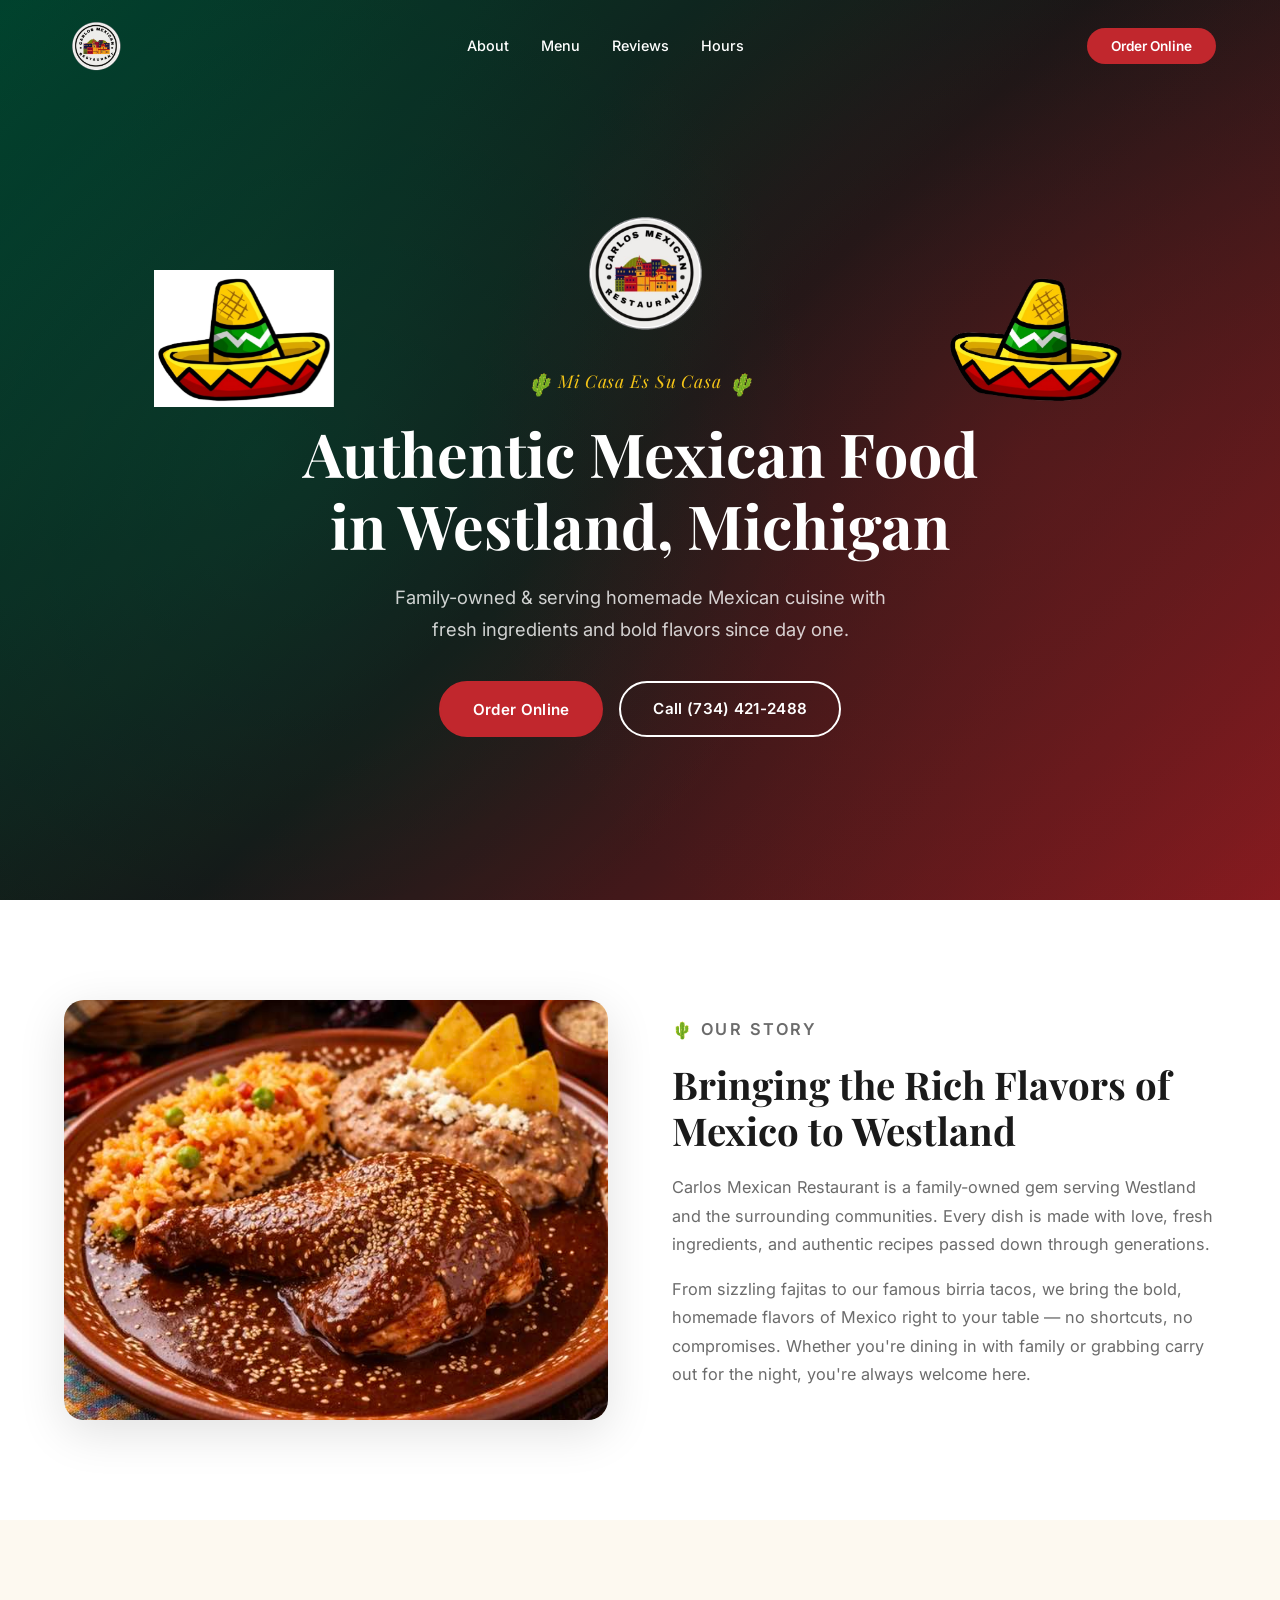
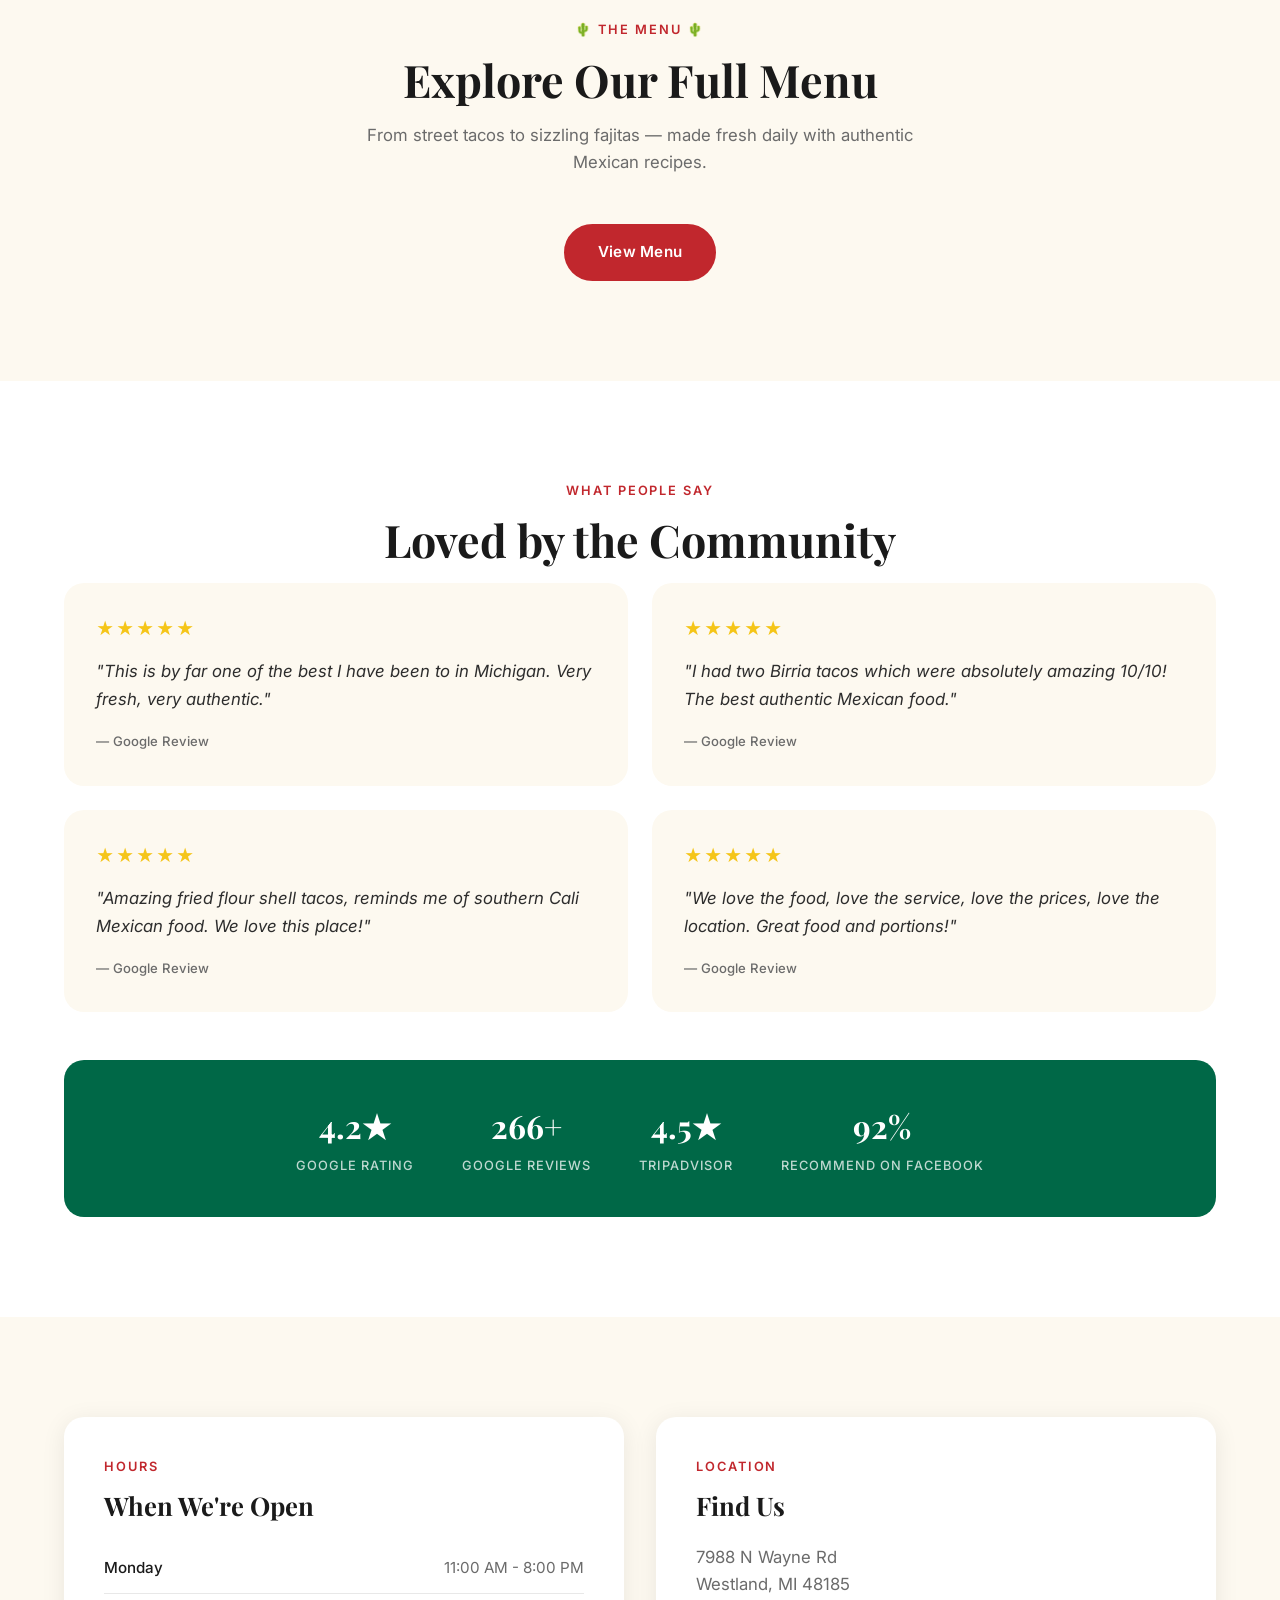
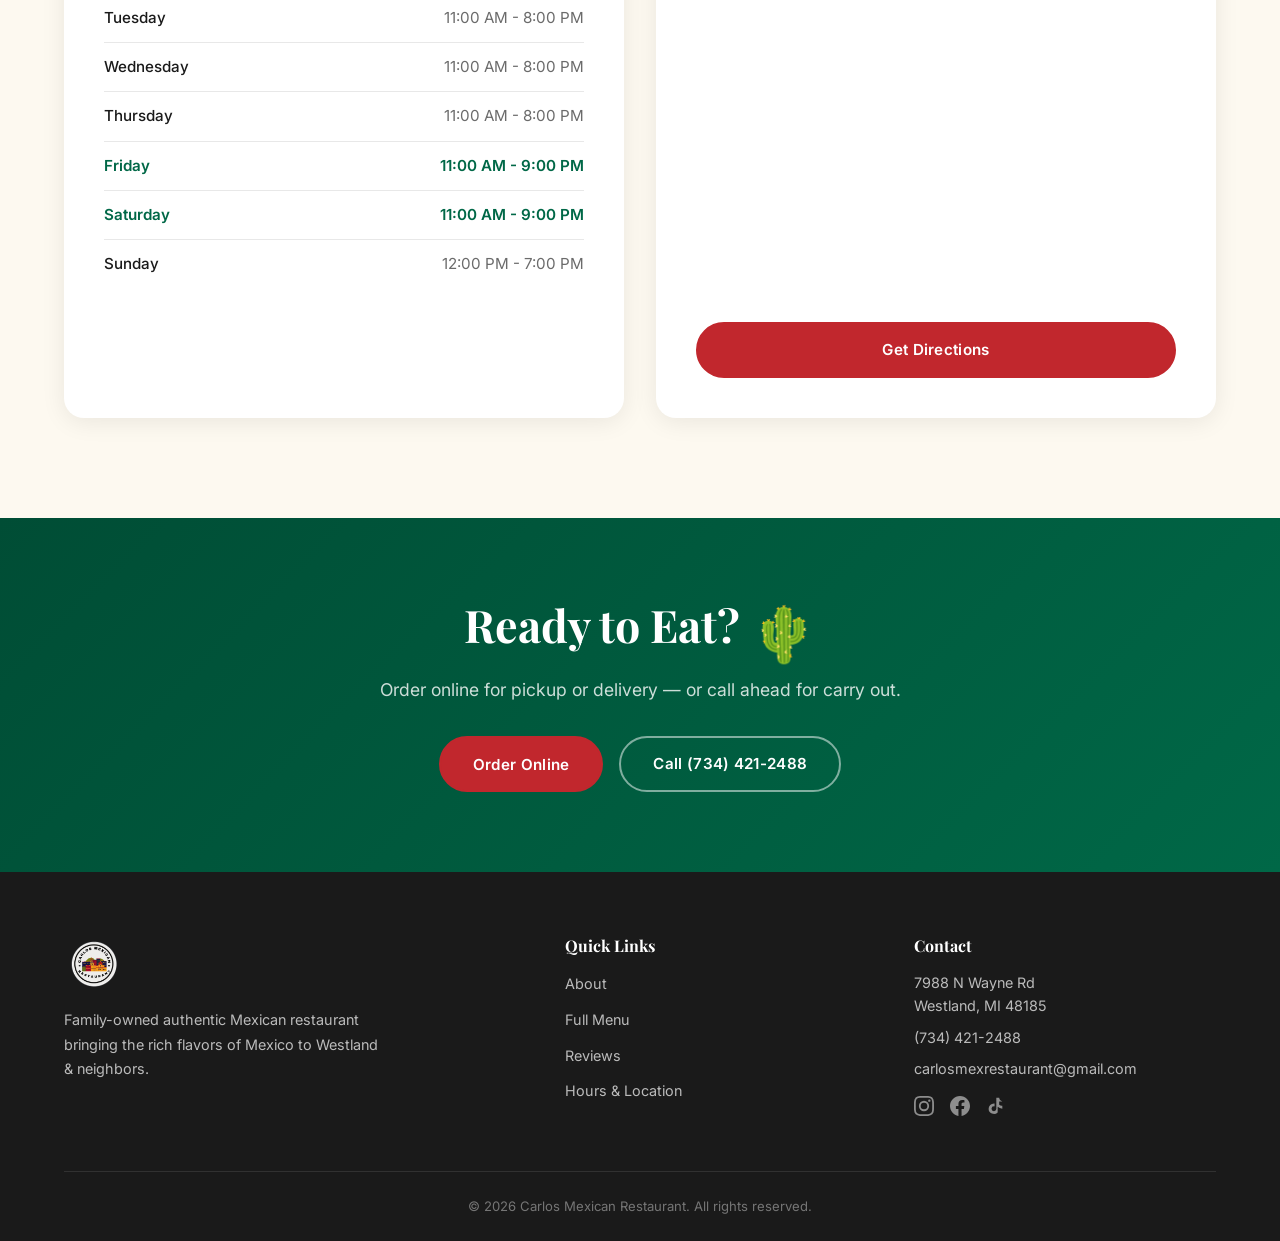
==== index.html @ 7616852d "Carlos Mexican Restaurant website" ====
<!DOCTYPE html>
<html lang="en">
<head>
    <meta charset="UTF-8">
    <meta name="viewport" content="width=device-width, initial-scale=1.0">
    <title>Carlos Mexican Restaurant | Authentic Mexican Food in Westland, MI</title>
    <meta name="description" content="Family-owned authentic Mexican restaurant in Westland, Michigan. Fajitas, enchiladas, burritos, birria tacos & more. Dine-in, carry out & delivery. Mi Casa Es Su Casa.">
    <link rel="icon" type="image/png" href="carloslogo.png">
    <link rel="preconnect" href="https://fonts.googleapis.com">
    <link rel="preconnect" href="https://fonts.gstatic.com" crossorigin>
    <link href="https://fonts.googleapis.com/css2?family=Playfair+Display:wght@400;600;700&family=Inter:wght@300;400;500;600&display=swap" rel="stylesheet">
    <link rel="stylesheet" href="style.css">
</head>
<body>

    <!-- Navigation -->
    <nav class="navbar" id="navbar">
        <div class="nav-container">
            <a href="#" class="nav-logo">
                <img src="carloslogo.png" alt="Carlos Mexican Restaurant">
            </a>
            <ul class="nav-links" id="navLinks">
                <li><a href="#about">About</a></li>
                <li><a href="#menu">Menu</a></li>
                <li><a href="#reviews">Reviews</a></li>
                <li><a href="#hours">Hours</a></li>
                <li class="mobile-only"><a href="#" class="order-trigger" style="color: var(--gold) !important;">Order Online</a></li>
            </ul>
            <button class="nav-cta" id="orderBtn" aria-label="Order Online">Order Online</button>
            <button class="nav-toggle" id="navToggle" aria-label="Toggle menu">
                <span></span><span></span><span></span>
            </button>
        </div>
    </nav>

    <!-- Order Online Modal -->
    <div class="order-modal-overlay" id="orderModal">
        <div class="order-modal">
            <button class="order-modal-close" id="orderModalClose">&times;</button>
            <h3>Order Online</h3>
            <p>Choose your preferred delivery service</p>
            <div class="order-options">
                <a href="https://www.doordash.com/store/carlos-mexican-restaurant-westland-31438045/45072947/?srsltid=AfmBOoprQZ1CGnpImCywE-SLtYXzRSdsx65K721hXAoxtzl2ooPU5arY" target="_blank" class="order-option">
                    <svg viewBox="0 0 200 200" width="32" height="32"><path fill="#FF3008" d="M195.7 69.3C175.3 28.6 130.9 0 100 0 44.8 0 0 44.8 0 100s44.8 100 100 100c30.9 0 75.3-28.6 95.7-69.3-5.5 4.8-12.7 7.7-20.5 7.7-17.1 0-31-13.9-31-31V92.6c0-17.1 13.9-31 31-31 7.8 0 15 2.9 20.5 7.7zM62.5 100c0 10.5-8.5 19-19 19s-19-8.5-19-19 8.5-19 19-19 19 8.5 19 19zm56 0c0 10.5-8.5 19-19 19s-19-8.5-19-19 8.5-19 19-19 19 8.5 19 19z"/></svg>
                    <span>DoorDash</span>
                </a>
                <a href="https://www.ubereats.com/store/carlos-mexican-restaurant/4Zg2o0u0RTuNwbi4WszNiA/66211fd0-04a5-4841-9862-90cdd66149ef?srsltid=AfmBOoq2nN_bx95hc9d6abPH8BD2FUaLB3vBsPH1183KVScEcx9T07V2" target="_blank" class="order-option">
                    <svg viewBox="0 0 64 64" width="32" height="32"><rect width="64" height="64" rx="12" fill="#06C167"/><path d="M32 8C18.7 8 8 18.7 8 32h16c0-4.4 3.6-8 8-8s8 3.6 8 8v24h16V32C56 18.7 45.3 8 32 8z" fill="#fff"/></svg>
                    <span>Uber Eats</span>
                </a>
                <a href="https://postmates.com/store/carlos-mexican-restaurant/4Zg2o0u0RTuNwbi4WszNiA" target="_blank" class="order-option">
                    <svg viewBox="0 0 64 64" width="32" height="32"><rect width="64" height="64" rx="12" fill="#000"/><path d="M32 12c-11 0-20 9-20 20s9 20 20 20 20-9 20-20-9-20-20-20zm0 30c-5.5 0-10-4.5-10-10s4.5-10 10-10 10 4.5 10 10-4.5 10-10 10z" fill="#fff"/><circle cx="32" cy="32" r="5" fill="#fff"/></svg>
                    <span>Postmates</span>
                </a>
            </div>
            <div class="order-divider"><span>or</span></div>
            <a href="tel:7344212488" class="btn btn-primary" style="width:100%;">Call (734) 421-2488</a>
        </div>
    </div>

    <!-- Hero Section -->
    <header class="hero">
        <div class="hero-overlay"></div>
        <!-- Sombreros that animate on scroll -->
        <img src="sombrero-left.png" alt="" class="sombrero sombrero-left" id="sombreroLeft">
        <img src="sombrero.png" alt="" class="sombrero sombrero-right" id="sombreroRight">
        <div class="hero-content">
            <img src="carloslogo.png" alt="Carlos Mexican Restaurant" class="hero-logo">
            <p class="hero-tagline">
                <span class="cactus-icon">&#127797;</span>
                Mi Casa Es Su Casa
                <span class="cactus-icon">&#127797;</span>
            </p>
            <h1>Authentic Mexican Food<br>in Westland, Michigan</h1>
            <p class="hero-sub">Family-owned & serving homemade Mexican cuisine with fresh ingredients and bold flavors since day one.</p>
            <div class="hero-buttons">
                <button class="btn btn-primary order-trigger">Order Online</button>
                <a href="tel:7344212488" class="btn btn-outline">Call (734) 421-2488</a>
            </div>
        </div>
    </header>

    <!-- About Section -->
    <section class="about" id="about">
        <div class="container">
            <div class="about-grid">
                <div class="about-image">
                    <div class="about-slideshow">
                        <img src="food1.jpg" alt="Authentic mole dish at Carlos Mexican Restaurant" class="about-slide active">
                        <img src="food2.jpg" alt="Chile relleno at Carlos Mexican Restaurant" class="about-slide">
                        <img src="food3.jpg" alt="Tacos at Carlos Mexican Restaurant" class="about-slide">
                    </div>
                </div>
                <div class="about-text">
                    <p class="section-label">
                        <span class="cactus-icon small">&#127797;</span> Our Story
                    </p>
                    <h2>Bringing the Rich Flavors of Mexico to Westland</h2>
                    <p>Carlos Mexican Restaurant is a family-owned gem serving Westland and the surrounding communities. Every dish is made with love, fresh ingredients, and authentic recipes passed down through generations.</p>
                    <p>From sizzling fajitas to our famous birria tacos, we bring the bold, homemade flavors of Mexico right to your table — no shortcuts, no compromises. Whether you're dining in with family or grabbing carry out for the night, you're always welcome here.</p>
                </div>
            </div>
        </div>
    </section>

    <!-- Menu CTA -->
    <section class="menu" id="menu">
        <div class="container" style="text-align: center;">
            <p class="section-label center">
                <span class="cactus-icon small">&#127797;</span> The Menu <span class="cactus-icon small">&#127797;</span>
            </p>
            <h2 class="section-title">Explore Our Full Menu</h2>
            <p class="section-desc">From street tacos to sizzling fajitas — made fresh daily with authentic Mexican recipes.</p>
            <a href="menu.html" class="btn btn-primary">View Menu</a>
        </div>
    </section>

    <!-- Reviews Section -->
    <section class="reviews" id="reviews">
        <div class="container">
            <p class="section-label center">What People Say</p>
            <h2 class="section-title">Loved by the Community</h2>

            <div class="reviews-grid">
                <div class="review-card">
                    <div class="review-stars">&#9733;&#9733;&#9733;&#9733;&#9733;</div>
                    <p>"This is by far one of the best I have been to in Michigan. Very fresh, very authentic."</p>
                    <span class="review-source">— Google Review</span>
                </div>
                <div class="review-card">
                    <div class="review-stars">&#9733;&#9733;&#9733;&#9733;&#9733;</div>
                    <p>"I had two Birria tacos which were absolutely amazing 10/10! The best authentic Mexican food."</p>
                    <span class="review-source">— Google Review</span>
                </div>
                <div class="review-card">
                    <div class="review-stars">&#9733;&#9733;&#9733;&#9733;&#9733;</div>
                    <p>"Amazing fried flour shell tacos, reminds me of southern Cali Mexican food. We love this place!"</p>
                    <span class="review-source">— Google Review</span>
                </div>
                <div class="review-card">
                    <div class="review-stars">&#9733;&#9733;&#9733;&#9733;&#9733;</div>
                    <p>"We love the food, love the service, love the prices, love the location. Great food and portions!"</p>
                    <span class="review-source">— Google Review</span>
                </div>
            </div>

            <div class="review-summary">
                <div class="review-stat">
                    <span class="stat-number">4.2&#9733;</span>
                    <span class="stat-label">Google Rating</span>
                </div>
                <div class="review-stat">
                    <span class="stat-number">266+</span>
                    <span class="stat-label">Google Reviews</span>
                </div>
                <div class="review-stat">
                    <span class="stat-number">4.5&#9733;</span>
                    <span class="stat-label">TripAdvisor</span>
                </div>
                <div class="review-stat">
                    <span class="stat-number">92%</span>
                    <span class="stat-label">Recommend on Facebook</span>
                </div>
            </div>
        </div>
    </section>

    <!-- Hours & Location -->
    <section class="hours-location" id="hours">
        <div class="container">
            <div class="hl-grid">
                <div class="hours-card">
                    <p class="section-label">Hours</p>
                    <h2>When We're Open</h2>
                    <table class="hours-table">
                        <tr><td>Monday</td><td>11:00 AM - 8:00 PM</td></tr>
                        <tr><td>Tuesday</td><td>11:00 AM - 8:00 PM</td></tr>
                        <tr><td>Wednesday</td><td>11:00 AM - 8:00 PM</td></tr>
                        <tr><td>Thursday</td><td>11:00 AM - 8:00 PM</td></tr>
                        <tr class="highlight-row"><td>Friday</td><td>11:00 AM - 9:00 PM</td></tr>
                        <tr class="highlight-row"><td>Saturday</td><td>11:00 AM - 9:00 PM</td></tr>
                        <tr><td>Sunday</td><td>12:00 PM - 7:00 PM</td></tr>
                    </table>
                </div>
                <div class="map-card">
                    <p class="section-label">Location</p>
                    <h2>Find Us</h2>
                    <p class="address">7988 N Wayne Rd<br>Westland, MI 48185</p>
                    <div class="map-embed">
                        <iframe
                            src="https://www.google.com/maps/embed?pb=!1m18!1m12!1m3!1d2951.5!2d-83.3901!3d42.3375!2m3!1f0!2f0!3f0!3m2!1i1024!2i768!4f13.1!3m3!1m2!1s0x883b4a0e1c1b1b1b%3A0x1234567890abcdef!2s7988+N+Wayne+Rd%2C+Westland%2C+MI+48185!5e0!3m2!1sen!2sus!4v1"
                            width="100%" height="280" style="border:0; border-radius: 12px;" allowfullscreen="" loading="lazy"
                            referrerpolicy="no-referrer-when-downgrade" title="Carlos Mexican Restaurant location">
                        </iframe>
                    </div>
                    <a href="https://www.google.com/maps/dir//7988+N+Wayne+Rd,+Westland,+MI+48185" target="_blank" class="btn btn-primary" style="margin-top: 1rem; width: 100%;">Get Directions</a>
                </div>
            </div>
        </div>
    </section>

    <!-- Order CTA Banner -->
    <section class="cta-banner">
        <div class="container">
            <h2>Ready to Eat? <span class="cactus-icon">&#127797;</span></h2>
            <p>Order online for pickup or delivery — or call ahead for carry out.</p>
            <div class="hero-buttons">
                <button class="btn btn-primary order-trigger">Order Online</button>
                <a href="tel:7344212488" class="btn btn-outline-light">Call (734) 421-2488</a>
            </div>
        </div>
    </section>

    <!-- Footer -->
    <footer class="footer">
        <div class="container">
            <div class="footer-grid">
                <div class="footer-brand">
                    <img src="carloslogo.png" alt="Carlos Mexican Restaurant" class="footer-logo">
                    <p>Family-owned authentic Mexican restaurant bringing the rich flavors of Mexico to Westland & neighbors.</p>
                </div>
                <div class="footer-links">
                    <h4>Quick Links</h4>
                    <ul>
                        <li><a href="#about">About</a></li>
                        <li><a href="menu.html">Full Menu</a></li>
                        <li><a href="#reviews">Reviews</a></li>
                        <li><a href="#hours">Hours & Location</a></li>
                    </ul>
                </div>
                <div class="footer-contact">
                    <h4>Contact</h4>
                    <p>7988 N Wayne Rd<br>Westland, MI 48185</p>
                    <p><a href="tel:7344212488">(734) 421-2488</a></p>
                    <p><a href="mailto:carlosmexrestaurant@gmail.com">carlosmexrestaurant@gmail.com</a></p>
                    <div class="footer-social">
                        <a href="https://www.instagram.com/carlosmexrestaurant/" target="_blank" aria-label="Instagram">
                            <svg width="20" height="20" viewBox="0 0 24 24" fill="currentColor"><path d="M12 2.163c3.204 0 3.584.012 4.85.07 3.252.148 4.771 1.691 4.919 4.919.058 1.265.069 1.645.069 4.849 0 3.205-.012 3.584-.069 4.849-.149 3.225-1.664 4.771-4.919 4.919-1.266.058-1.644.07-4.85.07-3.204 0-3.584-.012-4.849-.07-3.26-.149-4.771-1.699-4.919-4.92-.058-1.265-.07-1.644-.07-4.849 0-3.204.013-3.583.07-4.849.149-3.227 1.664-4.771 4.919-4.919 1.266-.057 1.645-.069 4.849-.069zM12 0C8.741 0 8.333.014 7.053.072 2.695.272.273 2.69.073 7.052.014 8.333 0 8.741 0 12c0 3.259.014 3.668.072 4.948.2 4.358 2.618 6.78 6.98 6.98C8.333 23.986 8.741 24 12 24c3.259 0 3.668-.014 4.948-.072 4.354-.2 6.782-2.618 6.979-6.98.059-1.28.073-1.689.073-4.948 0-3.259-.014-3.667-.072-4.947-.196-4.354-2.617-6.78-6.979-6.98C15.668.014 15.259 0 12 0zm0 5.838a6.162 6.162 0 100 12.324 6.162 6.162 0 000-12.324zM12 16a4 4 0 110-8 4 4 0 010 8zm6.406-11.845a1.44 1.44 0 100 2.881 1.44 1.44 0 000-2.881z"/></svg>
                        </a>
                        <a href="https://www.facebook.com/carlosmexrestaurant/" target="_blank" aria-label="Facebook">
                            <svg width="20" height="20" viewBox="0 0 24 24" fill="currentColor"><path d="M24 12.073c0-6.627-5.373-12-12-12s-12 5.373-12 12c0 5.99 4.388 10.954 10.125 11.854v-8.385H7.078v-3.47h3.047V9.43c0-3.007 1.792-4.669 4.533-4.669 1.312 0 2.686.235 2.686.235v2.953H15.83c-1.491 0-1.956.925-1.956 1.874v2.25h3.328l-.532 3.47h-2.796v8.385C19.612 23.027 24 18.062 24 12.073z"/></svg>
                        </a>
                        <a href="https://www.tiktok.com/@carlosmexrestaurant" target="_blank" aria-label="TikTok">
                            <svg width="20" height="20" viewBox="0 0 24 24" fill="currentColor"><path d="M19.59 6.69a4.83 4.83 0 01-3.77-4.25V2h-3.45v13.67a2.89 2.89 0 01-2.88 2.5 2.89 2.89 0 01-2.89-2.89 2.89 2.89 0 012.89-2.89c.28 0 .54.04.79.1v-3.5a6.37 6.37 0 00-.79-.05A6.34 6.34 0 003.15 15.2a6.34 6.34 0 0010.86 4.46V13a8.28 8.28 0 005.58 2.17V11.7a4.83 4.83 0 01-3.77-1.24V6.69h3.77z"/></svg>
                        </a>
                    </div>
                </div>
            </div>
            <div class="footer-bottom">
                <p>&copy; 2026 Carlos Mexican Restaurant. All rights reserved.</p>
            </div>
        </div>
    </footer>

    <script>
        // Navbar scroll effect
        const navbar = document.getElementById('navbar');
        window.addEventListener('scroll', () => {
            navbar.classList.toggle('scrolled', window.scrollY > 50);
        });

        // Mobile menu toggle
        const navToggle = document.getElementById('navToggle');
        const navLinks = document.getElementById('navLinks');
        navToggle.addEventListener('click', () => {
            navLinks.classList.toggle('active');
            navToggle.classList.toggle('active');
        });

        // Close mobile menu on link click
        navLinks.querySelectorAll('a').forEach(link => {
            link.addEventListener('click', () => {
                navLinks.classList.remove('active');
                navToggle.classList.remove('active');
            });
        });

        // Smooth scroll
        document.querySelectorAll('a[href^="#"]').forEach(anchor => {
            anchor.addEventListener('click', function(e) {
                e.preventDefault();
                const target = document.querySelector(this.getAttribute('href'));
                if (target) {
                    const offset = navbar.offsetHeight + 20;
                    window.scrollTo({
                        top: target.offsetTop - offset,
                        behavior: 'smooth'
                    });
                }
            });
        });

        // Order modal
        const orderModal = document.getElementById('orderModal');
        const orderModalClose = document.getElementById('orderModalClose');
        document.querySelectorAll('.order-trigger, #orderBtn').forEach(btn => {
            btn.addEventListener('click', () => {
                orderModal.classList.add('active');
                document.body.style.overflow = 'hidden';
            });
        });
        function closeOrderModal() {
            orderModal.classList.remove('active');
            document.body.style.overflow = '';
        }
        orderModalClose.addEventListener('click', closeOrderModal);
        orderModal.addEventListener('click', (e) => {
            if (e.target === orderModal) closeOrderModal();
        });

        // Sombrero scroll animation
        const sombreroLeft = document.getElementById('sombreroLeft');
        const sombreroRight = document.getElementById('sombreroRight');
        window.addEventListener('scroll', () => {
            const scrollY = window.scrollY;
            const moveAmount = Math.min(scrollY * 1.8, 600);
            const rotate = Math.min(scrollY * 0.15, 45);
            const opacity = Math.max(1 - scrollY / 400, 0);
            sombreroLeft.style.transform = `translateX(-${moveAmount}px) rotate(-${rotate}deg)`;
            sombreroLeft.style.opacity = opacity;
            sombreroRight.style.transform = `translateX(${moveAmount}px) rotate(${rotate}deg)`;
            sombreroRight.style.opacity = opacity;
        });

        // About slideshow
        const aboutSlides = document.querySelectorAll('.about-slide');
        let aboutIndex = 0;
        setInterval(() => {
            aboutSlides[aboutIndex].classList.remove('active');
            aboutIndex = (aboutIndex + 1) % aboutSlides.length;
            aboutSlides[aboutIndex].classList.add('active');
        }, 4000);
    </script>

</body>
</html>
---- style.css ----
/* ===== RESET & BASE ===== */
*, *::before, *::after {
    margin: 0;
    padding: 0;
    box-sizing: border-box;
}

:root {
    --red: #C1272D;
    --red-dark: #9E1F24;
    --green: #006847;
    --green-dark: #004D35;
    --gold: #F5C518;
    --gold-light: #FFF8E1;
    --cream: #FDF9F0;
    --dark: #1A1A1A;
    --dark-2: #2D2D2D;
    --gray: #6B6B6B;
    --gray-light: #E8E8E8;
    --white: #FFFFFF;
    --radius: 12px;
    --radius-lg: 20px;
    --shadow: 0 4px 24px rgba(0,0,0,0.08);
    --shadow-lg: 0 12px 48px rgba(0,0,0,0.12);
    --transition: 0.3s ease;
}

html {
    scroll-behavior: smooth;
}

body {
    font-family: 'Inter', -apple-system, BlinkMacSystemFont, sans-serif;
    color: var(--dark);
    background: var(--white);
    line-height: 1.6;
    -webkit-font-smoothing: antialiased;
}

h1, h2, h3, h4 {
    font-family: 'Playfair Display', Georgia, serif;
    line-height: 1.2;
}

a {
    text-decoration: none;
    color: inherit;
}

img {
    max-width: 100%;
    display: block;
}

.container {
    max-width: 1200px;
    margin: 0 auto;
    padding: 0 24px;
}

/* ===== CACTUS ICONS ===== */
.cactus-icon {
    font-size: 1.2em;
    vertical-align: middle;
}

.cactus-icon.small {
    font-size: 1em;
}

/* ===== BUTTONS ===== */
.btn {
    display: inline-block;
    padding: 14px 32px;
    border-radius: 50px;
    font-family: 'Inter', sans-serif;
    font-weight: 600;
    font-size: 0.95rem;
    letter-spacing: 0.02em;
    transition: all var(--transition);
    cursor: pointer;
    text-align: center;
    border: 2px solid transparent;
}

.btn-primary {
    background: var(--red);
    color: var(--white);
    border-color: var(--red);
}

.btn-primary:hover {
    background: var(--red-dark);
    border-color: var(--red-dark);
    transform: translateY(-2px);
    box-shadow: 0 6px 20px rgba(193, 39, 45, 0.35);
}

.btn-outline {
    background: transparent;
    color: var(--white);
    border-color: var(--white);
}

.btn-outline:hover {
    background: var(--white);
    color: var(--dark);
    transform: translateY(-2px);
}

.btn-outline-light {
    background: transparent;
    color: var(--white);
    border-color: rgba(255,255,255,0.5);
}

.btn-outline-light:hover {
    background: var(--white);
    color: var(--dark);
    transform: translateY(-2px);
}

/* ===== SECTION LABELS ===== */
.section-label {
    font-family: 'Inter', sans-serif;
    font-size: 0.8rem;
    font-weight: 600;
    letter-spacing: 0.15em;
    text-transform: uppercase;
    color: var(--red);
    margin-bottom: 12px;
}

.section-label.center {
    text-align: center;
}

.section-title {
    font-size: clamp(2rem, 4vw, 2.8rem);
    text-align: center;
    margin-bottom: 16px;
    color: var(--dark);
}

.section-desc {
    text-align: center;
    color: var(--gray);
    max-width: 560px;
    margin: 0 auto 48px;
    font-size: 1.05rem;
}

/* ===== NAVBAR ===== */
.navbar {
    position: fixed;
    top: 0;
    left: 0;
    right: 0;
    z-index: 1000;
    padding: 16px 0;
    transition: all var(--transition);
}

.navbar.scrolled {
    background: rgba(255,255,255,0.97);
    backdrop-filter: blur(12px);
    padding: 10px 0;
    box-shadow: 0 2px 20px rgba(0,0,0,0.08);
}

.nav-container {
    max-width: 1200px;
    margin: 0 auto;
    padding: 0 24px;
    display: flex;
    align-items: center;
    justify-content: space-between;
}

.nav-logo img {
    height: 60px;
    width: 60px;
    border-radius: 50%;
    transition: var(--transition);
}

.navbar.scrolled .nav-logo img {
    height: 50px;
    width: 50px;
}

.nav-links {
    display: flex;
    list-style: none;
    gap: 32px;
}

.nav-links a {
    font-size: 0.9rem;
    font-weight: 500;
    color: var(--white);
    transition: color var(--transition);
    position: relative;
}

.nav-links a::after {
    content: '';
    position: absolute;
    bottom: -4px;
    left: 0;
    width: 0;
    height: 2px;
    background: var(--red);
    transition: width var(--transition);
}

.nav-links a:hover::after {
    width: 100%;
}

.navbar.scrolled .nav-links a {
    color: var(--dark);
}

.nav-cta {
    padding: 10px 24px;
    background: var(--red);
    color: var(--white) !important;
    border-radius: 50px;
    font-size: 0.85rem;
    font-weight: 600;
    transition: all var(--transition);
    border: none;
    cursor: pointer;
    font-family: 'Inter', sans-serif;
}

.nav-cta:hover {
    background: var(--red-dark);
    transform: translateY(-1px);
}

.mobile-only {
    display: none;
}

.nav-toggle {
    display: none;
    flex-direction: column;
    gap: 5px;
    background: none;
    border: none;
    cursor: pointer;
    padding: 4px;
}

.nav-toggle span {
    width: 24px;
    height: 2px;
    background: var(--white);
    transition: all var(--transition);
    border-radius: 2px;
}

.navbar.scrolled .nav-toggle span {
    background: var(--dark);
}

/* ===== HERO ===== */
.hero {
    position: relative;
    min-height: 100vh;
    display: flex;
    align-items: center;
    justify-content: center;
    text-align: center;
    overflow: hidden;
    background: linear-gradient(135deg, var(--green-dark) 0%, var(--dark) 50%, var(--red-dark) 100%);
}

.hero::before {
    content: '';
    position: absolute;
    inset: 0;
    background:
        radial-gradient(circle at 20% 50%, rgba(0,104,71,0.3) 0%, transparent 50%),
        radial-gradient(circle at 80% 50%, rgba(193,39,45,0.2) 0%, transparent 50%);
}

/* ===== SOMBREROS ===== */
.sombrero {
    position: absolute;
    z-index: 2;
    width: 180px;
    top: 30%;
    pointer-events: none;
    opacity: 0.9;
    will-change: transform, opacity;
}

.sombrero-left {
    left: 12%;
}

.sombrero-right {
    right: 12%;
}

.hero-overlay {
    position: absolute;
    inset: 0;
    background: rgba(0,0,0,0.15);
    z-index: 1;
}

.hero-content {
    position: relative;
    z-index: 2;
    padding: 120px 24px 80px;
    max-width: 800px;
}

.hero-logo {
    width: 140px;
    height: 140px;
    border-radius: 50%;
    margin: 0 auto 24px;
}

.hero-tagline {
    font-family: 'Playfair Display', serif;
    font-size: 1.1rem;
    font-style: italic;
    color: var(--gold);
    margin-bottom: 16px;
    letter-spacing: 0.05em;
}

.hero h1 {
    font-size: clamp(2.4rem, 6vw, 3.8rem);
    color: var(--white);
    margin-bottom: 20px;
    font-weight: 700;
}

.hero-sub {
    font-size: 1.15rem;
    color: rgba(255,255,255,0.8);
    max-width: 540px;
    margin: 0 auto 36px;
    line-height: 1.7;
}

.hero-buttons {
    display: flex;
    gap: 16px;
    justify-content: center;
    flex-wrap: wrap;
}

/* ===== ORDER MODAL ===== */
.order-modal-overlay {
    position: fixed;
    inset: 0;
    background: rgba(0,0,0,0.6);
    backdrop-filter: blur(4px);
    z-index: 2000;
    display: flex;
    align-items: center;
    justify-content: center;
    opacity: 0;
    pointer-events: none;
    transition: opacity 0.3s ease;
}

.order-modal-overlay.active {
    opacity: 1;
    pointer-events: all;
}

.order-modal {
    background: var(--white);
    border-radius: var(--radius-lg);
    padding: 40px 36px;
    max-width: 420px;
    width: 90%;
    position: relative;
    transform: translateY(20px);
    transition: transform 0.3s ease;
    text-align: center;
}

.order-modal-overlay.active .order-modal {
    transform: translateY(0);
}

.order-modal-close {
    position: absolute;
    top: 12px;
    right: 16px;
    background: none;
    border: none;
    font-size: 1.8rem;
    color: var(--gray);
    cursor: pointer;
    line-height: 1;
    transition: color var(--transition);
}

.order-modal-close:hover {
    color: var(--dark);
}

.order-modal h3 {
    font-size: 1.5rem;
    margin-bottom: 6px;
}

.order-modal > p {
    color: var(--gray);
    margin-bottom: 24px;
    font-size: 0.95rem;
}

.order-options {
    display: flex;
    flex-direction: column;
    gap: 12px;
}

.order-option {
    display: flex;
    align-items: center;
    gap: 14px;
    padding: 16px 20px;
    border: 2px solid var(--gray-light);
    border-radius: var(--radius);
    transition: all var(--transition);
    font-weight: 600;
    font-size: 1rem;
    color: var(--dark);
}

.order-option:hover {
    border-color: var(--red);
    background: var(--cream);
    transform: translateX(4px);
}

.order-option svg {
    flex-shrink: 0;
    color: var(--red);
}

.order-divider {
    display: flex;
    align-items: center;
    gap: 16px;
    margin: 20px 0;
    color: var(--gray);
    font-size: 0.85rem;
}

.order-divider::before,
.order-divider::after {
    content: '';
    flex: 1;
    height: 1px;
    background: var(--gray-light);
}

/* ===== STOREFRONT ===== */
.storefront-section {
    width: 100%;
    overflow: hidden;
    line-height: 0;
}

.storefront-img {
    width: 100%;
    height: 340px;
    object-fit: cover;
    object-position: center;
}

/* ===== ABOUT ===== */
.about {
    padding: 100px 0;
    background: var(--white);
}

.about-grid {
    display: grid;
    grid-template-columns: 1fr 1fr;
    gap: 64px;
    align-items: center;
}

.about-image {
    border-radius: var(--radius-lg);
    overflow: hidden;
    box-shadow: var(--shadow-lg);
    position: relative;
}

.about-slideshow {
    position: relative;
    width: 100%;
    height: 420px;
}

.about-slide {
    position: absolute;
    top: 0;
    left: 0;
    width: 100%;
    height: 100%;
    object-fit: cover;
    opacity: 0;
    transition: opacity 1s ease;
}

.about-slide.active {
    opacity: 1;
}

.about-text h2 {
    font-size: clamp(1.8rem, 3vw, 2.4rem);
    margin-bottom: 20px;
    color: var(--dark);
}

.about-text p {
    color: var(--gray);
    margin-bottom: 16px;
    font-size: 1.02rem;
    line-height: 1.75;
}

.about-highlights {
    display: flex;
    gap: 24px;
    margin-top: 28px;
    flex-wrap: wrap;
}

.highlight {
    display: flex;
    align-items: center;
    gap: 8px;
    background: var(--cream);
    padding: 10px 18px;
    border-radius: 50px;
    font-size: 0.9rem;
    font-weight: 500;
}

.highlight-icon {
    font-size: 1.2rem;
}

/* ===== MENU ===== */
.menu {
    padding: 100px 0;
    background: var(--cream);
}

.menu-grid {
    display: grid;
    grid-template-columns: repeat(3, 1fr);
    gap: 24px;
}

.menu-card {
    background: var(--white);
    padding: 36px 28px;
    border-radius: var(--radius-lg);
    box-shadow: var(--shadow);
    transition: all var(--transition);
    position: relative;
    overflow: hidden;
}

.menu-card:hover {
    transform: translateY(-4px);
    box-shadow: var(--shadow-lg);
}

.menu-card-icon {
    font-size: 2.4rem;
    margin-bottom: 16px;
}

.menu-card h3 {
    font-size: 1.3rem;
    margin-bottom: 10px;
    color: var(--dark);
}

.menu-card p {
    color: var(--gray);
    font-size: 0.92rem;
    line-height: 1.65;
}

.menu-badge {
    position: absolute;
    top: 16px;
    right: 16px;
    background: var(--gold);
    color: var(--dark);
    font-size: 0.7rem;
    font-weight: 700;
    padding: 4px 12px;
    border-radius: 50px;
    text-transform: uppercase;
    letter-spacing: 0.05em;
}

.menu-cta {
    text-align: center;
    margin-top: 48px;
}

/* ===== REVIEWS ===== */
.reviews {
    padding: 100px 0;
    background: var(--white);
}

.reviews-grid {
    display: grid;
    grid-template-columns: repeat(2, 1fr);
    gap: 24px;
    margin-bottom: 48px;
}

.review-card {
    background: var(--cream);
    padding: 32px;
    border-radius: var(--radius-lg);
    transition: all var(--transition);
}

.review-card:hover {
    transform: translateY(-2px);
    box-shadow: var(--shadow);
}

.review-stars {
    color: var(--gold);
    font-size: 1.1rem;
    margin-bottom: 14px;
    letter-spacing: 2px;
}

.review-card p {
    font-size: 1.05rem;
    line-height: 1.7;
    color: var(--dark-2);
    font-style: italic;
    margin-bottom: 14px;
}

.review-source {
    font-size: 0.82rem;
    color: var(--gray);
    font-weight: 500;
}

.review-summary {
    display: flex;
    justify-content: center;
    gap: 48px;
    flex-wrap: wrap;
    padding: 40px;
    background: var(--green);
    border-radius: var(--radius-lg);
}

.review-stat {
    text-align: center;
}

.stat-number {
    display: block;
    font-family: 'Playfair Display', serif;
    font-size: 2rem;
    font-weight: 700;
    color: var(--white);
}

.stat-label {
    font-size: 0.8rem;
    color: rgba(255,255,255,0.75);
    text-transform: uppercase;
    letter-spacing: 0.08em;
    font-weight: 500;
}

/* ===== HOURS & LOCATION ===== */
.hours-location {
    padding: 100px 0;
    background: var(--cream);
}

.hl-grid {
    display: grid;
    grid-template-columns: 1fr 1fr;
    gap: 32px;
}

.hours-card, .map-card {
    background: var(--white);
    padding: 40px;
    border-radius: var(--radius-lg);
    box-shadow: var(--shadow);
}

.hours-card h2, .map-card h2 {
    font-size: 1.6rem;
    margin-bottom: 24px;
}

.hours-table {
    width: 100%;
    border-collapse: collapse;
}

.hours-table tr {
    border-bottom: 1px solid var(--gray-light);
}

.hours-table tr:last-child {
    border-bottom: none;
}

.hours-table td {
    padding: 12px 0;
    font-size: 0.95rem;
}

.hours-table td:first-child {
    font-weight: 500;
    color: var(--dark);
}

.hours-table td:last-child {
    text-align: right;
    color: var(--gray);
}

.highlight-row td {
    color: var(--green) !important;
    font-weight: 600 !important;
}

.address {
    font-size: 1.05rem;
    color: var(--gray);
    margin-bottom: 20px;
    line-height: 1.6;
}

/* ===== CTA BANNER ===== */
.cta-banner {
    padding: 80px 0;
    background: linear-gradient(135deg, var(--green-dark), var(--green));
    text-align: center;
}

.cta-banner h2 {
    font-size: clamp(2rem, 4vw, 2.8rem);
    color: var(--white);
    margin-bottom: 12px;
}

.cta-banner p {
    color: rgba(255,255,255,0.8);
    font-size: 1.1rem;
    margin-bottom: 32px;
}

/* ===== FOOTER ===== */
.footer {
    background: var(--dark);
    padding: 64px 0 0;
    color: rgba(255,255,255,0.7);
}

.footer-grid {
    display: grid;
    grid-template-columns: 1.5fr 1fr 1fr;
    gap: 48px;
    padding-bottom: 48px;
    border-bottom: 1px solid rgba(255,255,255,0.1);
}

.footer-logo {
    width: 56px;
    height: 56px;
    border-radius: 50%;
    margin-bottom: 16px;
}

.footer-brand p {
    font-size: 0.9rem;
    line-height: 1.7;
    max-width: 320px;
}

.footer-links h4, .footer-contact h4 {
    color: var(--white);
    font-size: 1rem;
    margin-bottom: 16px;
}

.footer-links ul {
    list-style: none;
}

.footer-links li {
    margin-bottom: 10px;
}

.footer-links a {
    font-size: 0.9rem;
    transition: color var(--transition);
}

.footer-links a:hover {
    color: var(--white);
}

.footer-contact p {
    font-size: 0.9rem;
    margin-bottom: 8px;
    line-height: 1.6;
}

.footer-contact a {
    transition: color var(--transition);
}

.footer-contact a:hover {
    color: var(--white);
}

.footer-social {
    display: flex;
    gap: 16px;
    margin-top: 16px;
}

.footer-social a {
    color: rgba(255,255,255,0.5);
    transition: all var(--transition);
}

.footer-social a:hover {
    color: var(--white);
    transform: translateY(-2px);
}

.footer-bottom {
    padding: 24px 0;
    text-align: center;
    font-size: 0.82rem;
    color: rgba(255,255,255,0.4);
}

/* ===== RESPONSIVE ===== */
@media (max-width: 968px) {
    .nav-links, .nav-cta {
        display: none;
    }

    .nav-toggle {
        display: flex;
    }

    .nav-links {
        position: fixed;
        top: 0;
        left: 0;
        right: 0;
        bottom: 0;
        background: rgba(26,26,26,0.98);
        flex-direction: column;
        align-items: center;
        justify-content: center;
        gap: 32px;
        z-index: 999;
    }

    .nav-links.active {
        display: flex;
    }

    .nav-links.active a {
        color: var(--white);
        font-size: 1.3rem;
    }

    .mobile-only {
        display: list-item;
    }

    .nav-toggle.active {
        position: fixed;
        right: 24px;
        top: 20px;
        z-index: 1001;
    }

    .nav-toggle.active span {
        background: var(--white);
    }

    .nav-toggle.active span:nth-child(1) {
        transform: rotate(45deg) translate(5px, 5px);
    }

    .nav-toggle.active span:nth-child(2) {
        opacity: 0;
    }

    .nav-toggle.active span:nth-child(3) {
        transform: rotate(-45deg) translate(5px, -5px);
    }

    .sombrero {
        display: none;
    }

    .about-grid {
        grid-template-columns: 1fr;
        gap: 40px;
    }

    .about-slideshow {
        height: 300px;
    }

    .menu-grid {
        grid-template-columns: 1fr 1fr;
    }

    .hl-grid {
        grid-template-columns: 1fr;
    }

    .footer-grid {
        grid-template-columns: 1fr;
        gap: 32px;
    }

    .review-summary {
        gap: 32px;
    }
}

@media (max-width: 600px) {
    .hero-content {
        padding: 100px 16px 60px;
    }

    .hero-logo {
        width: 90px;
        height: 90px;
    }

    .hero-buttons {
        flex-direction: column;
        align-items: center;
    }

    .btn {
        width: 100%;
        max-width: 300px;
    }

    .menu-grid {
        grid-template-columns: 1fr;
    }

    .reviews-grid {
        grid-template-columns: 1fr;
    }

    .review-summary {
        padding: 28px 20px;
        gap: 24px;
    }

    .stat-number {
        font-size: 1.5rem;
    }

    .hours-card, .map-card {
        padding: 28px 20px;
    }

    .about-highlights {
        flex-direction: column;
        gap: 12px;
    }
}
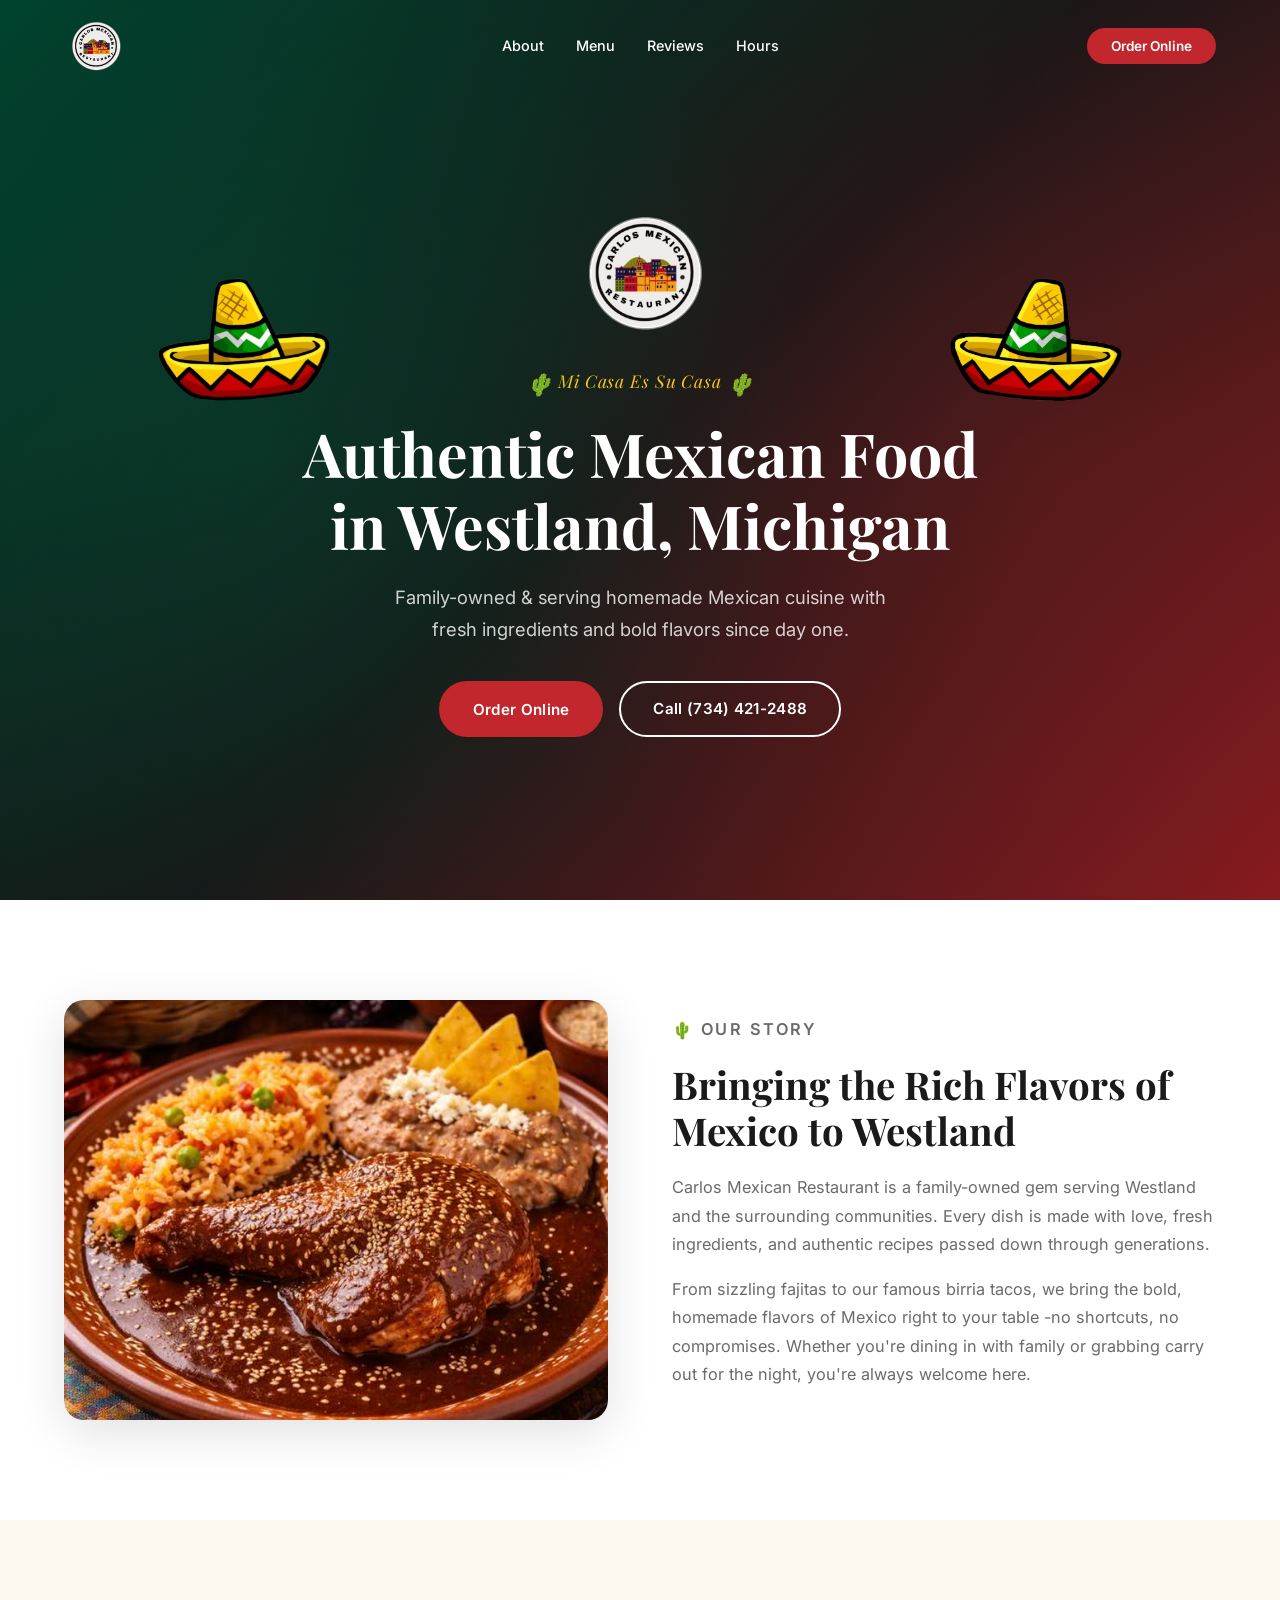
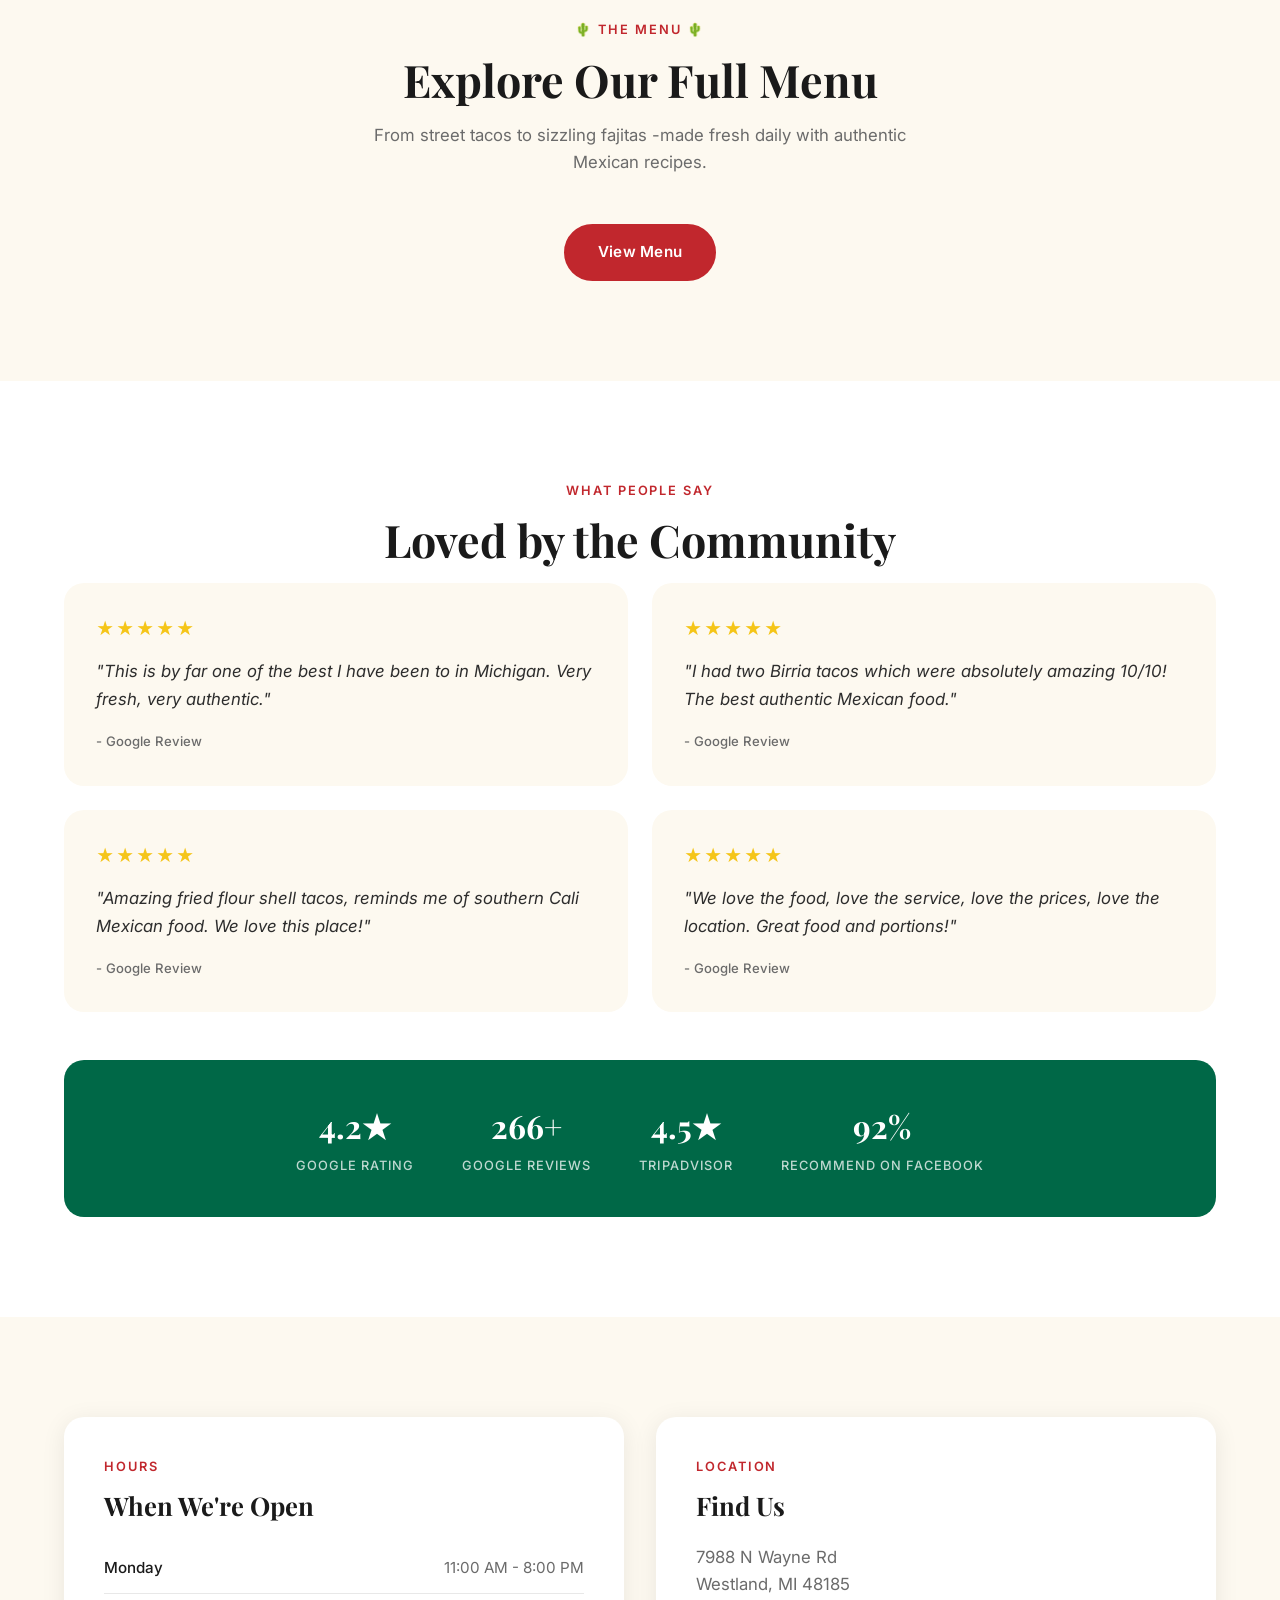
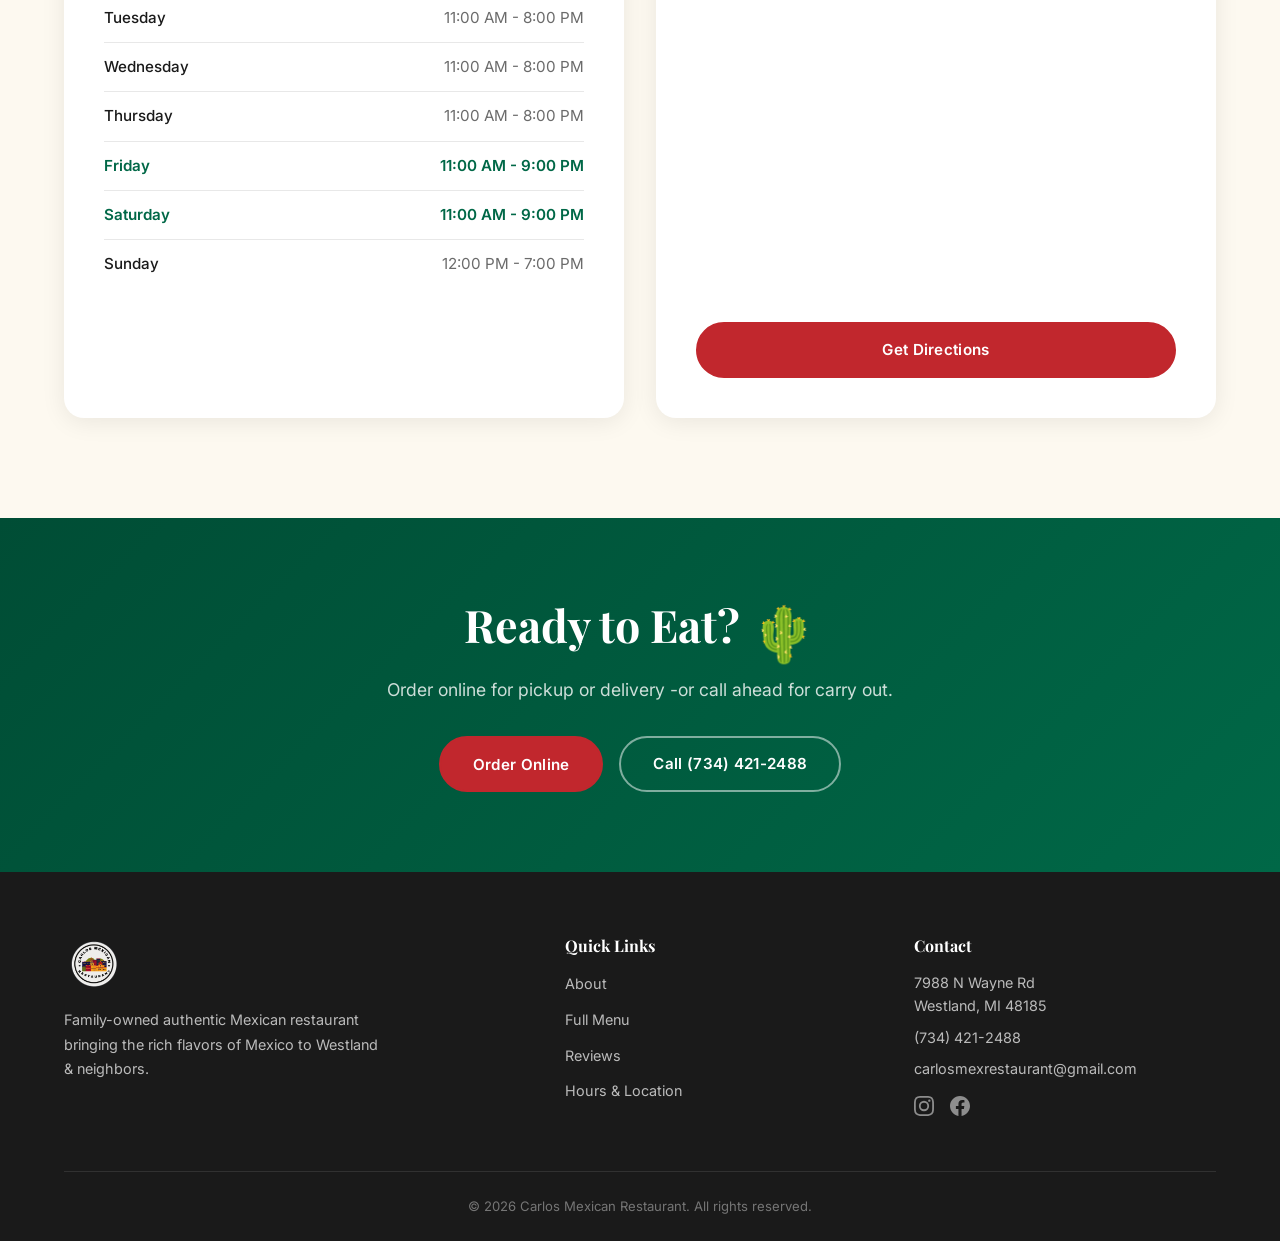
==== commit 75db3220: "Fix nav centering, use real delivery logos, remove tiktok and em dashes" ====
--- a/index.html
+++ b/index.html
@@ -41,15 +41,15 @@
             <p>Choose your preferred delivery service</p>
             <div class="order-options">
                 <a href="https://www.doordash.com/store/carlos-mexican-restaurant-westland-31438045/45072947/?srsltid=AfmBOoprQZ1CGnpImCywE-SLtYXzRSdsx65K721hXAoxtzl2ooPU5arY" target="_blank" class="order-option">
-                    <svg viewBox="0 0 200 200" width="32" height="32"><path fill="#FF3008" d="M195.7 69.3C175.3 28.6 130.9 0 100 0 44.8 0 0 44.8 0 100s44.8 100 100 100c30.9 0 75.3-28.6 95.7-69.3-5.5 4.8-12.7 7.7-20.5 7.7-17.1 0-31-13.9-31-31V92.6c0-17.1 13.9-31 31-31 7.8 0 15 2.9 20.5 7.7zM62.5 100c0 10.5-8.5 19-19 19s-19-8.5-19-19 8.5-19 19-19 19 8.5 19 19zm56 0c0 10.5-8.5 19-19 19s-19-8.5-19-19 8.5-19 19-19 19 8.5 19 19z"/></svg>
+                    <span class="order-logo-circle"><img src="ddlogo.png" alt="DoorDash"></span>
                     <span>DoorDash</span>
                 </a>
                 <a href="https://www.ubereats.com/store/carlos-mexican-restaurant/4Zg2o0u0RTuNwbi4WszNiA/66211fd0-04a5-4841-9862-90cdd66149ef?srsltid=AfmBOoq2nN_bx95hc9d6abPH8BD2FUaLB3vBsPH1183KVScEcx9T07V2" target="_blank" class="order-option">
-                    <svg viewBox="0 0 64 64" width="32" height="32"><rect width="64" height="64" rx="12" fill="#06C167"/><path d="M32 8C18.7 8 8 18.7 8 32h16c0-4.4 3.6-8 8-8s8 3.6 8 8v24h16V32C56 18.7 45.3 8 32 8z" fill="#fff"/></svg>
+                    <span class="order-logo-circle"><img src="uelogo.png" alt="Uber Eats"></span>
                     <span>Uber Eats</span>
                 </a>
                 <a href="https://postmates.com/store/carlos-mexican-restaurant/4Zg2o0u0RTuNwbi4WszNiA" target="_blank" class="order-option">
-                    <svg viewBox="0 0 64 64" width="32" height="32"><rect width="64" height="64" rx="12" fill="#000"/><path d="M32 12c-11 0-20 9-20 20s9 20 20 20 20-9 20-20-9-20-20-20zm0 30c-5.5 0-10-4.5-10-10s4.5-10 10-10 10 4.5 10 10-4.5 10-10 10z" fill="#fff"/><circle cx="32" cy="32" r="5" fill="#fff"/></svg>
+                    <span class="order-logo-circle"><img src="pmlogo.png" alt="Postmates"></span>
                     <span>Postmates</span>
                 </a>
             </div>
@@ -97,7 +97,7 @@
                     </p>
                     <h2>Bringing the Rich Flavors of Mexico to Westland</h2>
                     <p>Carlos Mexican Restaurant is a family-owned gem serving Westland and the surrounding communities. Every dish is made with love, fresh ingredients, and authentic recipes passed down through generations.</p>
-                    <p>From sizzling fajitas to our famous birria tacos, we bring the bold, homemade flavors of Mexico right to your table — no shortcuts, no compromises. Whether you're dining in with family or grabbing carry out for the night, you're always welcome here.</p>
+                    <p>From sizzling fajitas to our famous birria tacos, we bring the bold, homemade flavors of Mexico right to your table -no shortcuts, no compromises. Whether you're dining in with family or grabbing carry out for the night, you're always welcome here.</p>
                 </div>
             </div>
         </div>
@@ -110,7 +110,7 @@
                 <span class="cactus-icon small">&#127797;</span> The Menu <span class="cactus-icon small">&#127797;</span>
             </p>
             <h2 class="section-title">Explore Our Full Menu</h2>
-            <p class="section-desc">From street tacos to sizzling fajitas — made fresh daily with authentic Mexican recipes.</p>
+            <p class="section-desc">From street tacos to sizzling fajitas -made fresh daily with authentic Mexican recipes.</p>
             <a href="menu.html" class="btn btn-primary">View Menu</a>
         </div>
     </section>
@@ -125,22 +125,22 @@
                 <div class="review-card">
                     <div class="review-stars">&#9733;&#9733;&#9733;&#9733;&#9733;</div>
                     <p>"This is by far one of the best I have been to in Michigan. Very fresh, very authentic."</p>
-                    <span class="review-source">— Google Review</span>
+                    <span class="review-source">- Google Review</span>
                 </div>
                 <div class="review-card">
                     <div class="review-stars">&#9733;&#9733;&#9733;&#9733;&#9733;</div>
                     <p>"I had two Birria tacos which were absolutely amazing 10/10! The best authentic Mexican food."</p>
-                    <span class="review-source">— Google Review</span>
+                    <span class="review-source">- Google Review</span>
                 </div>
                 <div class="review-card">
                     <div class="review-stars">&#9733;&#9733;&#9733;&#9733;&#9733;</div>
                     <p>"Amazing fried flour shell tacos, reminds me of southern Cali Mexican food. We love this place!"</p>
-                    <span class="review-source">— Google Review</span>
+                    <span class="review-source">- Google Review</span>
                 </div>
                 <div class="review-card">
                     <div class="review-stars">&#9733;&#9733;&#9733;&#9733;&#9733;</div>
                     <p>"We love the food, love the service, love the prices, love the location. Great food and portions!"</p>
-                    <span class="review-source">— Google Review</span>
+                    <span class="review-source">- Google Review</span>
                 </div>
             </div>
 
@@ -203,7 +203,7 @@
     <section class="cta-banner">
         <div class="container">
             <h2>Ready to Eat? <span class="cactus-icon">&#127797;</span></h2>
-            <p>Order online for pickup or delivery — or call ahead for carry out.</p>
+            <p>Order online for pickup or delivery -or call ahead for carry out.</p>
             <div class="hero-buttons">
                 <button class="btn btn-primary order-trigger">Order Online</button>
                 <a href="tel:7344212488" class="btn btn-outline-light">Call (734) 421-2488</a>
@@ -239,9 +239,6 @@
                         </a>
                         <a href="https://www.facebook.com/carlosmexrestaurant/" target="_blank" aria-label="Facebook">
                             <svg width="20" height="20" viewBox="0 0 24 24" fill="currentColor"><path d="M24 12.073c0-6.627-5.373-12-12-12s-12 5.373-12 12c0 5.99 4.388 10.954 10.125 11.854v-8.385H7.078v-3.47h3.047V9.43c0-3.007 1.792-4.669 4.533-4.669 1.312 0 2.686.235 2.686.235v2.953H15.83c-1.491 0-1.956.925-1.956 1.874v2.25h3.328l-.532 3.47h-2.796v8.385C19.612 23.027 24 18.062 24 12.073z"/></svg>
-                        </a>
-                        <a href="https://www.tiktok.com/@carlosmexrestaurant" target="_blank" aria-label="TikTok">
-                            <svg width="20" height="20" viewBox="0 0 24 24" fill="currentColor"><path d="M19.59 6.69a4.83 4.83 0 01-3.77-4.25V2h-3.45v13.67a2.89 2.89 0 01-2.88 2.5 2.89 2.89 0 01-2.89-2.89 2.89 2.89 0 012.89-2.89c.28 0 .54.04.79.1v-3.5a6.37 6.37 0 00-.79-.05A6.34 6.34 0 003.15 15.2a6.34 6.34 0 0010.86 4.46V13a8.28 8.28 0 005.58 2.17V11.7a4.83 4.83 0 01-3.77-1.24V6.69h3.77z"/></svg>
                         </a>
                     </div>
                 </div>
--- a/style.css
+++ b/style.css
@@ -175,6 +175,7 @@
     display: flex;
     align-items: center;
     justify-content: space-between;
+    position: relative;
 }
 
 .nav-logo img {
@@ -193,6 +194,9 @@
     display: flex;
     list-style: none;
     gap: 32px;
+    position: absolute;
+    left: 50%;
+    transform: translateX(-50%);
 }
 
 .nav-links a {
@@ -447,9 +451,23 @@
     transform: translateX(4px);
 }
 
-.order-option svg {
+.order-logo-circle {
+    width: 44px;
+    height: 44px;
+    border-radius: 50%;
+    background: var(--white);
+    display: flex;
+    align-items: center;
+    justify-content: center;
     flex-shrink: 0;
-    color: var(--red);
+    box-shadow: 0 2px 8px rgba(0,0,0,0.1);
+    overflow: hidden;
+}
+
+.order-logo-circle img {
+    width: 32px;
+    height: 32px;
+    object-fit: contain;
 }
 
 .order-divider {
@@ -885,6 +903,7 @@
         left: 0;
         right: 0;
         bottom: 0;
+        transform: none;
         background: rgba(26,26,26,0.98);
         flex-direction: column;
         align-items: center;
